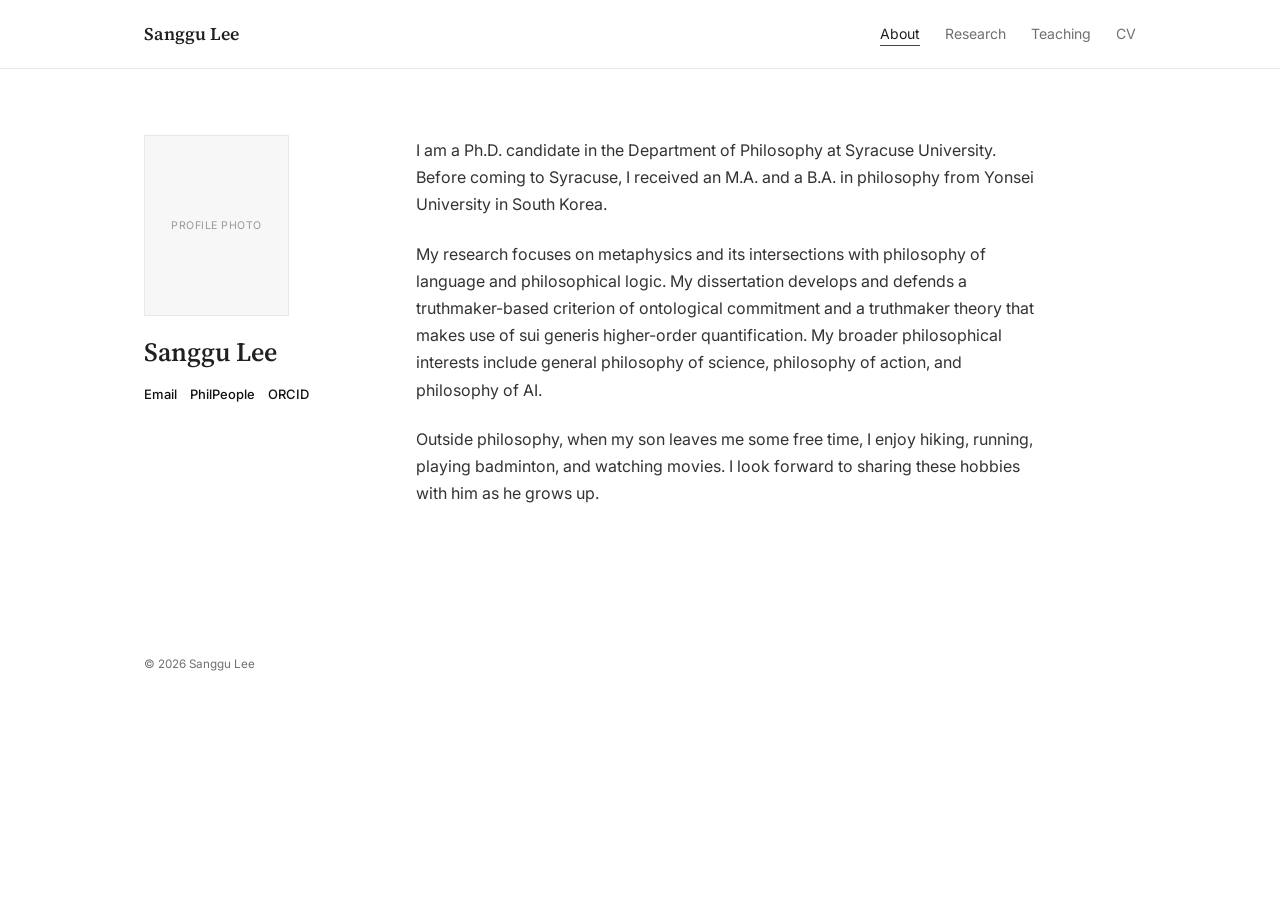
==== index.html @ 6877c0b0 "Update index.html" ====
<!DOCTYPE html>
<html lang="en">
<head>
  <meta charset="UTF-8">
  <meta name="viewport" content="width=device-width, initial-scale=1.0">

  <meta
    name="description"
    content="Academic website of Sanggu Lee, Ph.D. Candidate in Philosophy at Syracuse University."
  >

  <title>Sanggu Lee | Philosophy</title>

  <link rel="stylesheet" href="css/style.css?v=8">
</head>

<body>
  <header class="site-header">
    <div class="nav-container">
      <a class="site-name" href="index.html">Sanggu Lee</a>

      <nav class="site-nav" aria-label="Main navigation">
        <a class="active" href="index.html">About</a>
        <a href="research.html">Research</a>
        <a href="teaching.html">Teaching</a>
        <a
          href="files/Sanggu-Lee-CV.pdf"
          target="_blank"
          rel="noopener"
        >
          CV
        </a>
      </nav>
    </div>
  </header>

  <main class="about-layout">

    <aside class="profile-column">

      <div
        class="profile-photo placeholder-photo"
        role="img"
        aria-label="Profile photo placeholder"
      >
        <span>Profile Photo</span>
      </div>

      <div class="profile-identity">
        <h1>Sanggu Lee</h1>
      </div>

<div class="profile-links" aria-label="Professional links">
  <a href="mailto:sanggu.lee.phil@gmail.com">
    Email
  </a>

  <a
    href="https://philpeople.org/profiles/sanggu-lee"
    target="_blank"
    rel="noopener"
  >
    PhilPeople
  </a>

  <a
    href="https://orcid.org/0000-0002-8121-7994"
    target="_blank"
    rel="noopener"
  >
    ORCID
  </a>
</div>

</aside>

<section class="content-column">
      <div class="intro-copy">

        <p>
          I am a Ph.D. candidate in the Department of Philosophy at
          Syracuse University. Before coming to Syracuse, I received an M.A. and a B.A. in
          philosophy from Yonsei University in South Korea.
        </p>

        <p>
          My research focuses on metaphysics and its intersections with philosophy of language and philosophical logic.
          My dissertation develops and defends a truthmaker-based criterion of ontological commitment
          and a truthmaker theory that makes use of sui generis higher-order quantification.
          My broader philosophical interests include general philosophy of science, philosophy of action, and philosophy of AI.
        </p>

          <p>
         Outside philosophy, when my son leaves me some free time, I enjoy hiking, running, playing badminton, 
            and watching movies. I look forward to sharing these hobbies with him as he grows up.
        </p>

      </div>
    </section>

  </main>

  <footer class="site-footer">
    <p>© 2026 Sanggu Lee</p>
  </footer>

</body>
</html>
---- css/style.css ----
@import url(
  "https://fonts.googleapis.com/css2?family=Inter:wght@400;500;600&family=Source+Serif+4:opsz,wght@8..60,500;8..60,600&display=swap"
);

:root {
  --background: #ffffff;
  --text: #202020;
  --muted: #707070;
  --light-muted: #8a8a8a;
  --line: #e8e8e8;
  --accent: #444444;
  --max-width: 1040px;
}

* {
  box-sizing: border-box;
}

html,
body {
  background: var(--background);
}

body {
  margin: 0;
  color: var(--text);
  font-family: "Inter", Arial, sans-serif;
  font-size: 15px;
  line-height: 1.7;
}

a {
  color: inherit;
}

/* Header */

.site-header {
  background: var(--background);
  border-bottom: 1px solid var(--line);
}

.nav-container {
  max-width: var(--max-width);
  min-height: 68px;
  margin: 0 auto;
  padding: 0 24px;

  display: flex;
  align-items: center;
  justify-content: space-between;
  gap: 28px;
}

.site-name {
  font-family: "Source Serif 4", Georgia, serif;
  font-size: 1.12rem;
  font-weight: 600;
  text-decoration: none;
}

.site-nav {
  display: flex;
  gap: 25px;
}

.site-nav a {
  color: var(--muted);
  font-size: 0.88rem;
  text-decoration: none;
}

.site-nav a:hover,
.site-nav a.active {
  color: var(--text);
}

.site-nav a.active {
  text-decoration: underline;
  text-decoration-color: var(--accent);
  text-underline-offset: 6px;
}

/* About page layout */

.about-layout {
  max-width: var(--max-width);
  margin: 0 auto;
  padding: 66px 24px 94px;

  display: grid;
  grid-template-columns: 190px minmax(0, 1fr);
  gap: 82px;
}

/* Profile column */

.profile-column {
  width: 190px;
  align-self: start;
}

.profile-photo {
  width: 145px;
  height: 181px;
  margin: 0 0 21px;
  object-fit: cover;
}

.placeholder-photo {
  display: grid;
  place-items: center;

  background: #f7f7f7;
  border: 1px solid var(--line);

  color: #999999;
  font-size: 0.66rem;
  letter-spacing: 0.05em;
  text-transform: uppercase;
}

.profile-identity h1 {
  margin: 0;

  font-family: "Source Serif 4", Georgia, serif;
  font-size: 1.65rem;
  font-weight: 600;
  line-height: 1.2;
}

/* Professional links */

.profile-links {
  margin: 14px 0 27px;

  display: flex;
  flex-wrap: wrap;
  gap: 5px 13px;
}

.profile-links a {
  color: #111111;
  font-size: 0.81rem;
  font-weight: 500;
  text-decoration: none;
}

.profile-links a:hover {
  text-decoration: underline;
  text-underline-offset: 3px;
}

/* Main introduction */

.content-column {
  max-width: 620px;
  padding-top: 2px;
}

.intro-copy {
  color: #333333;
  font-size: 1rem;
}

.intro-copy p {
  margin: 0 0 22px;
}

/* Shared pages */

.standard-page {
  max-width: 800px;
  min-height: 75vh;
  margin: 0 auto;
  padding: 68px 24px 98px;
}

.page-heading {
  max-width: 670px;
  margin-bottom: 42px;
}

.page-heading h1 {
  margin: 0;
  padding: 0;
  position: relative;
  left: -2px;

  font-family: "Source Serif 4", Georgia, serif;
  font-size: 2.45rem;
  font-weight: 600;
  line-height: 1.2;
}

/* Research and teaching */

.research-section,
.teaching-section {
  margin-top: 48px;
}

.research-section > h2,
.teaching-section > h2 {
  margin: 0 0 7px;
  padding-bottom: 9px;
  border-bottom: 1px solid var(--line);

  font-family: "Source Serif 4", Georgia, serif;
  font-size: 1.3rem;
  font-weight: 600;
}

.research-entry,
.paper-entry,
.course-entry,
.work-entry {
  padding: 15px 0;
  border-bottom: 1px solid var(--line);
}

.entry-meta {
  margin: 0 0 1px;

  color: var(--muted);
  font-size: 0.72rem;
  letter-spacing: 0.05em;
  text-transform: uppercase;
}

.research-entry h3,
.paper-entry h3,
.course-entry h3,
.work-entry h3 {
  margin: 0 0 3px;

  font-family: "Source Serif 4", Georgia, serif;
  font-size: 1.08rem;
  font-weight: 600;
  line-height: 1.45;
}

.paper-entry h3 a {
  text-decoration: none;
}

.paper-entry h3 a:hover {
  color: var(--accent);
  text-decoration: underline;
  text-underline-offset: 4px;
}

.research-entry p:last-child,
.course-entry p:last-child {
  margin: 0;
  color: var(--muted);
}

/* Works in Progress */

.work-status {
  margin: 0;
  color: var(--muted);
  font-size: 0.78rem;
  line-height: 1.4;
}

.works-section .work-entry:last-child {
  border-bottom: none;
}

/* Paper publication information */

.paper-meta-line {
  display: flex;
  align-items: baseline;
  gap: 7px;
  margin-top: 2px;
}

.meta-separator,
.publication-info {
  color: var(--muted);
  font-size: 0.82rem;
  line-height: 1.4;
}

.publication-info em {
  font-style: italic;
}

/* Abstract toggle */

.abstract-toggle {
  padding: 0;

  background: transparent;
  border: 0;

  color: var(--accent);
  font: inherit;
  font-size: 0.82rem;

  cursor: pointer;
}

.abstract-toggle:hover {
  text-decoration: underline;
  text-underline-offset: 3px;
}

.toggle-symbol {
  display: inline-block;
  margin-right: 4px;
  transition: transform 150ms ease;
}

.abstract-toggle[aria-expanded="true"] .toggle-symbol {
  transform: rotate(90deg);
}

.abstract-panel {
  margin-top: 13px;
  padding-left: 15px;

  border-left: 2px solid var(--line);

  color: #404040;
}

.abstract-panel p {
  margin: 0;
}

/* Footer */

.site-footer {
  max-width: var(--max-width);
  margin: 0 auto;
  padding: 20px 24px 36px;

  color: var(--muted);
  font-size: 0.73rem;
}

/* Tablet and mobile */

@media (max-width: 720px) {
  .nav-container {
    padding-top: 17px;
    padding-bottom: 15px;

    align-items: flex-start;
    flex-direction: column;
    gap: 11px;
  }

  .site-nav {
    width: 100%;
    gap: 17px;
    overflow-x: auto;
  }

  .about-layout {
    padding-top: 44px;

    grid-template-columns: 1fr;
    gap: 28px;
  }

  .profile-column {
    width: auto;
    max-width: 310px;
  }

  .profile-photo {
    width: 140px;
    height: 175px;
  }

  .content-column {
    max-width: 620px;
    padding-top: 0;
  }
  
  .profile-links {
  margin-bottom: 0;
}
}

@media (max-width: 480px) {
  .nav-container,
  .about-layout,
  .standard-page,
  .site-footer {
    padding-left: 18px;
    padding-right: 18px;
  }

  .site-nav a {
    white-space: nowrap;
  }

  .standard-page {
    padding-top: 48px;
  }
}
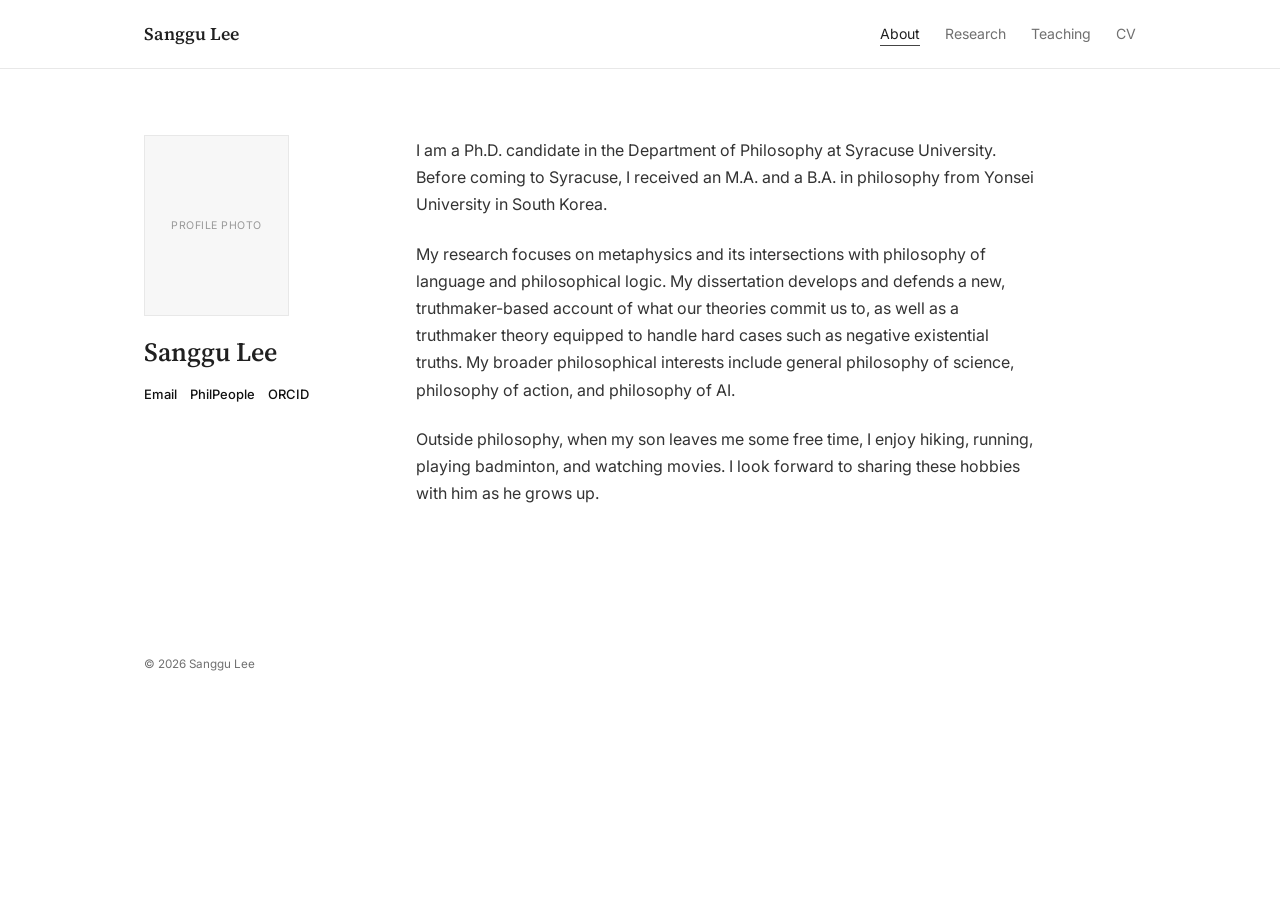
==== commit 1af76594: "Update index.html" ====
--- a/index.html
+++ b/index.html
@@ -85,8 +85,8 @@
 
         <p>
           My research focuses on metaphysics and its intersections with philosophy of language and philosophical logic.
-          My dissertation develops and defends a truthmaker-based criterion of ontological commitment
-          and a truthmaker theory that makes use of sui generis higher-order quantification.
+          My dissertation develops and defends a new, truthmaker-based account of what our theories commit us to, 
+          as well as a truthmaker theory equipped to handle hard cases such as negative existential truths.
           My broader philosophical interests include general philosophy of science, philosophy of action, and philosophy of AI.
         </p>
 
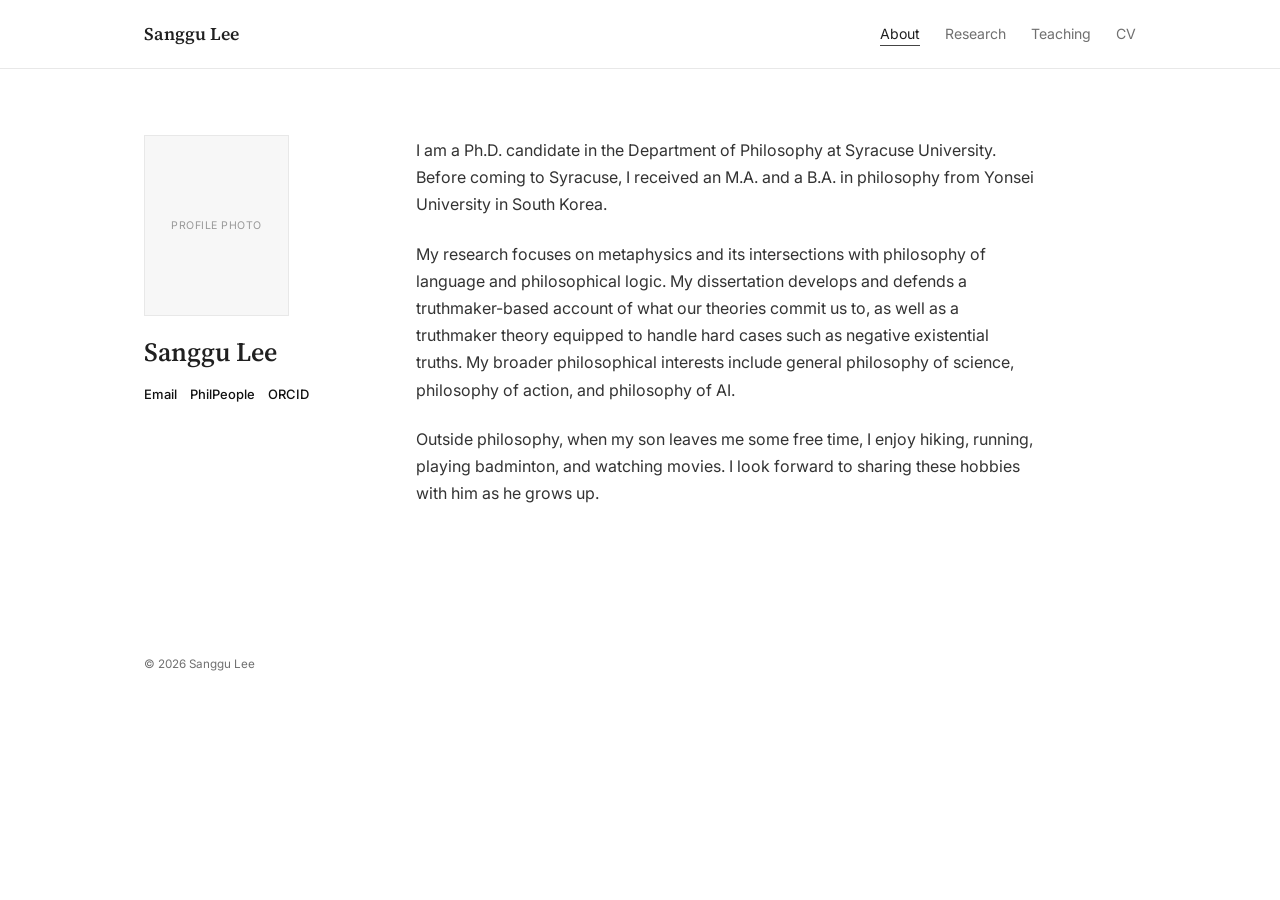
==== commit c0b7903a: "Update index.html" ====
--- a/index.html
+++ b/index.html
@@ -85,7 +85,7 @@
 
         <p>
           My research focuses on metaphysics and its intersections with philosophy of language and philosophical logic.
-          My dissertation develops and defends a new, truthmaker-based account of what our theories commit us to, 
+          My dissertation develops and defends a truthmaker-based account of what our theories commit us to, 
           as well as a truthmaker theory equipped to handle hard cases such as negative existential truths.
           My broader philosophical interests include general philosophy of science, philosophy of action, and philosophy of AI.
         </p>
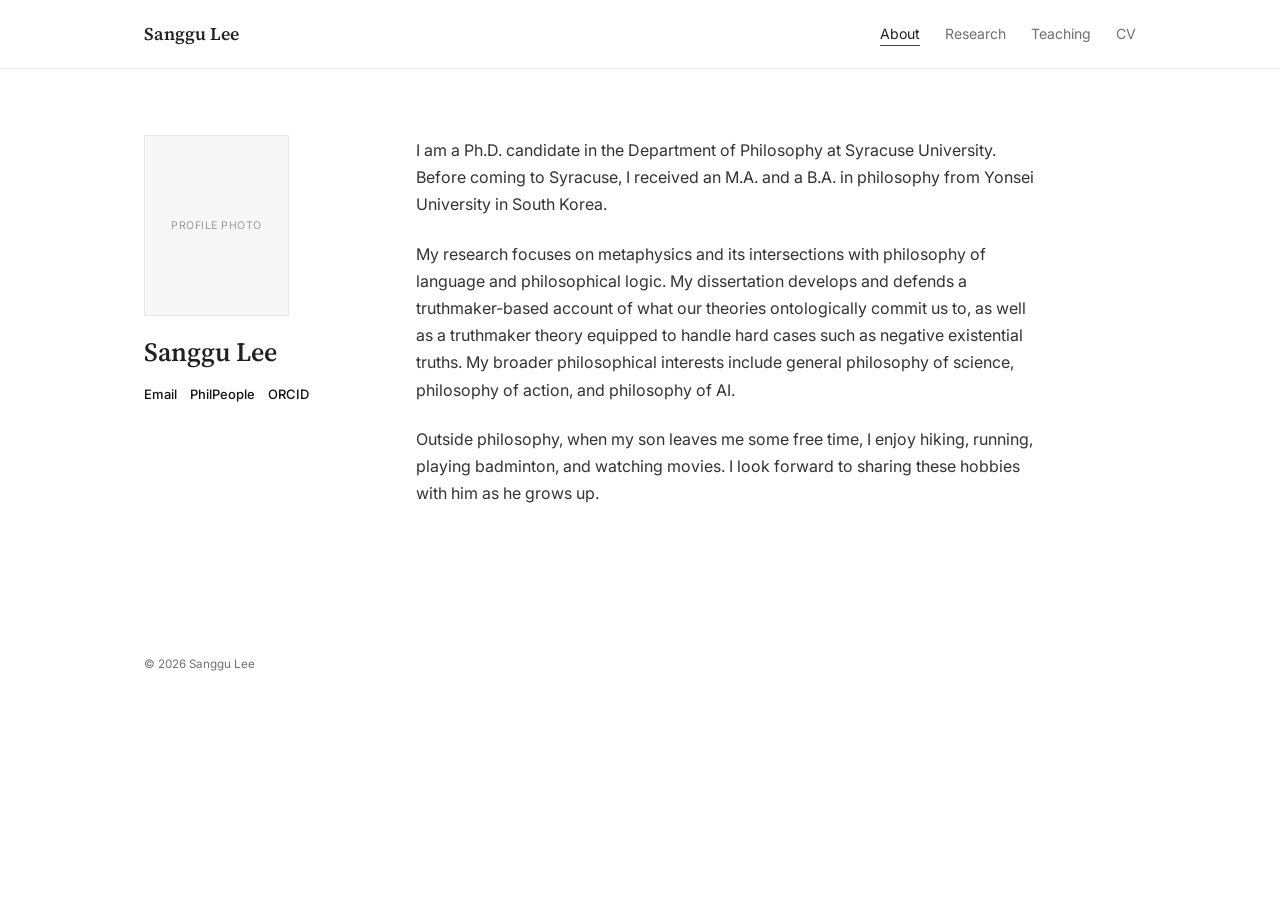
==== commit 1694416d: "Update index.html" ====
--- a/index.html
+++ b/index.html
@@ -85,7 +85,7 @@
 
         <p>
           My research focuses on metaphysics and its intersections with philosophy of language and philosophical logic.
-          My dissertation develops and defends a truthmaker-based account of what our theories commit us to, 
+          My dissertation develops and defends a truthmaker-based account of what our theories ontologically commit us to, 
           as well as a truthmaker theory equipped to handle hard cases such as negative existential truths.
           My broader philosophical interests include general philosophy of science, philosophy of action, and philosophy of AI.
         </p>
--- a/css/style.css
+++ b/css/style.css
@@ -250,8 +250,8 @@
   text-underline-offset: 4px;
 }
 
-.research-entry p:last-child,
-.course-entry p:last-child {
+.research-entry > p:last-child,
+.course-entry > p:last-child {
   margin: 0;
   color: var(--muted);
 }
@@ -324,12 +324,15 @@
   padding-left: 15px;
 
   border-left: 2px solid var(--line);
-
-  color: #404040;
 }
 
 .abstract-panel p {
   margin: 0;
+  color: var(--muted);
+  font-family: "Inter", Arial, sans-serif;
+  font-size: 1rem;
+  font-weight: 400;
+  line-height: 1.7;
 }
 
 /* Footer */
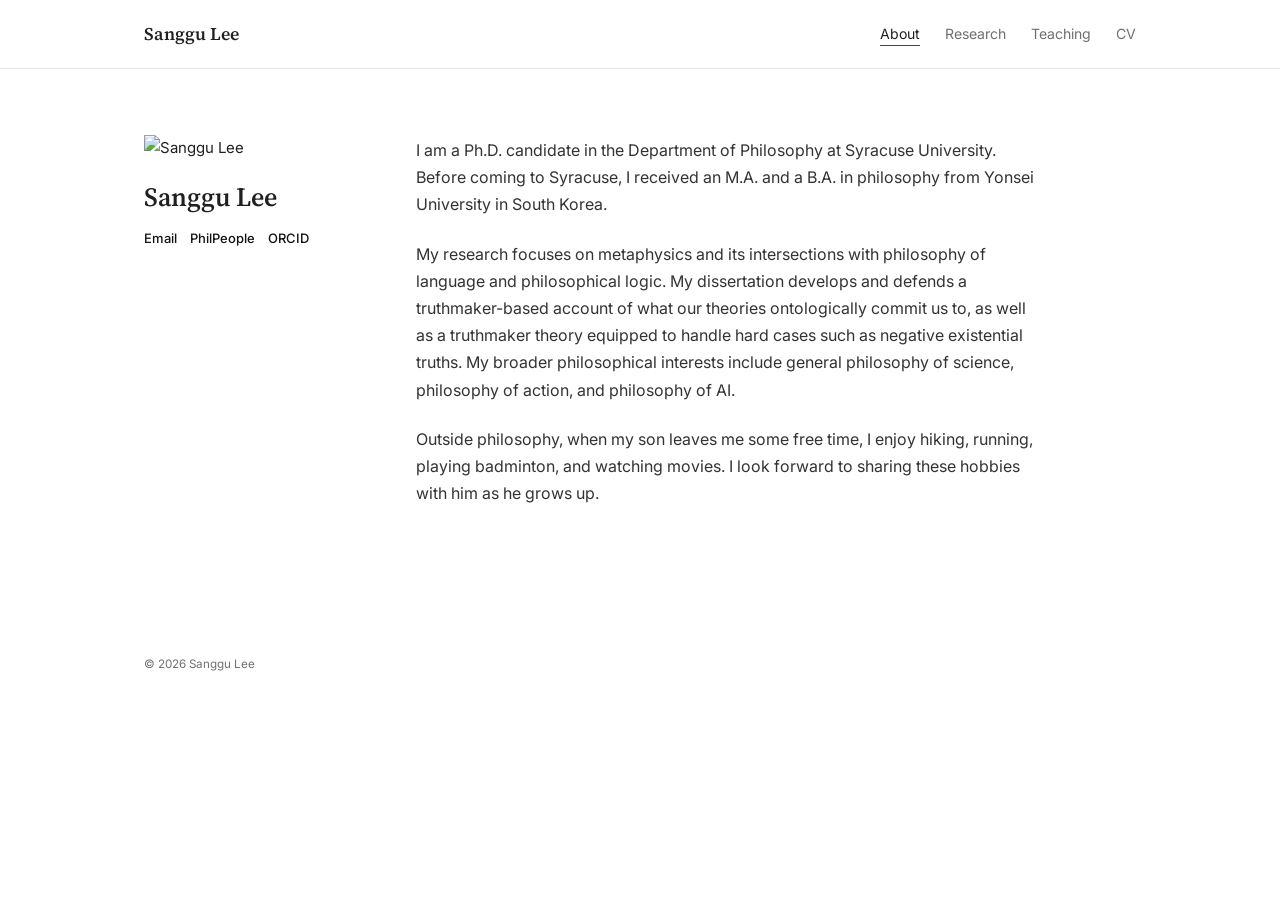
==== commit 400bf3c1: "Update index.html" ====
--- a/index.html
+++ b/index.html
@@ -38,13 +38,11 @@
 
     <aside class="profile-column">
 
-      <div
-        class="profile-photo placeholder-photo"
-        role="img"
-        aria-label="Profile photo placeholder"
-      >
-        <span>Profile Photo</span>
-      </div>
+     <img
+  class="profile-photo"
+  src="images/sanggu-lee.jpg"
+  alt="Sanggu Lee"
+>
 
       <div class="profile-identity">
         <h1>Sanggu Lee</h1>
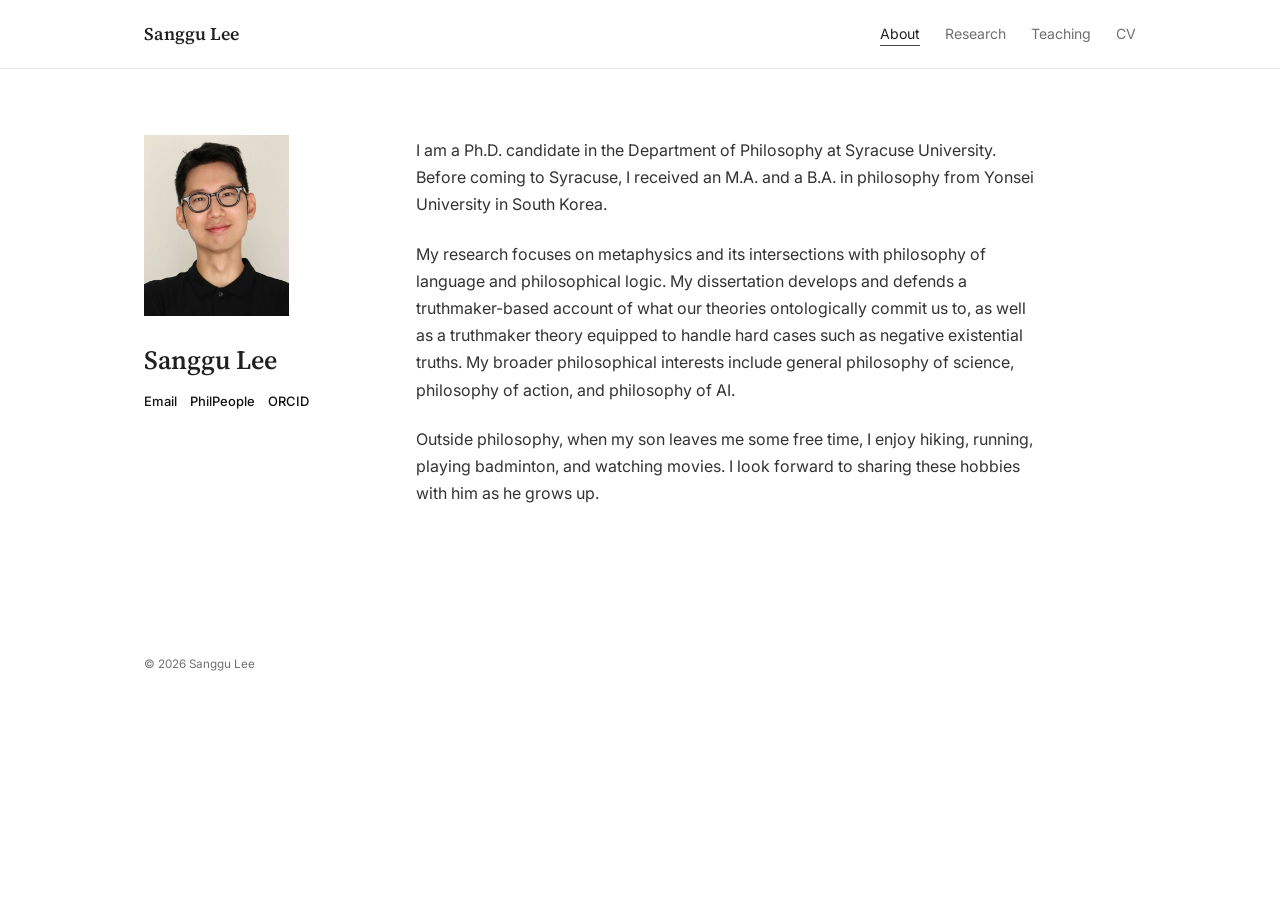
==== commit 9b33583c: "Update index.html" ====
--- a/index.html
+++ b/index.html
@@ -40,7 +40,7 @@
 
      <img
   class="profile-photo"
-  src="images/sanggu-lee.jpg"
+ src="sanggu-lee.jpg"
   alt="Sanggu Lee"
 >
 
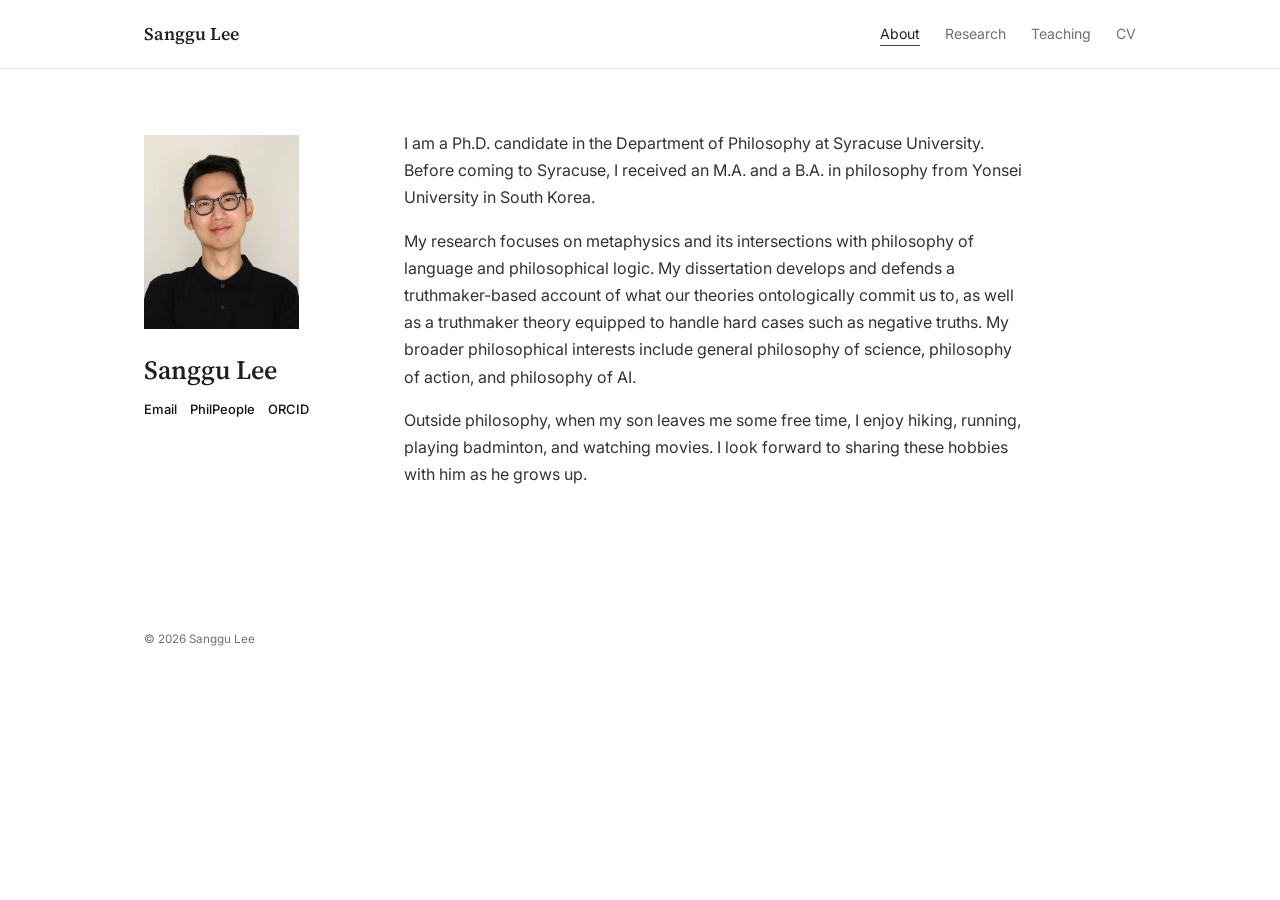
==== commit 98261d09: "Update index.html" ====
--- a/index.html
+++ b/index.html
@@ -84,7 +84,7 @@
         <p>
           My research focuses on metaphysics and its intersections with philosophy of language and philosophical logic.
           My dissertation develops and defends a truthmaker-based account of what our theories ontologically commit us to, 
-          as well as a truthmaker theory equipped to handle hard cases such as negative existential truths.
+          as well as a truthmaker theory equipped to handle hard cases such as negative truths.
           My broader philosophical interests include general philosophy of science, philosophy of action, and philosophy of AI.
         </p>
 
--- a/css/style.css
+++ b/css/style.css
@@ -90,7 +90,7 @@
 
   display: grid;
   grid-template-columns: 190px minmax(0, 1fr);
-  gap: 82px;
+  gap: 70px;
 }
 
 /* Profile column */
@@ -101,10 +101,11 @@
 }
 
 .profile-photo {
-  width: 145px;
-  height: 181px;
-  margin: 0 0 21px;
+  width: 155px;
+  height: 194px;
+  margin: 0 0 18px;
   object-fit: cover;
+  object-position: center 44%;
 }
 
 .placeholder-photo {
@@ -132,7 +133,7 @@
 /* Professional links */
 
 .profile-links {
-  margin: 14px 0 27px;
+  margin: 12px 0 27px;
 
   display: flex;
   flex-wrap: wrap;
@@ -155,7 +156,7 @@
 
 .content-column {
   max-width: 620px;
-  padding-top: 2px;
+  padding-top: 0;
 }
 
 .intro-copy {
@@ -163,8 +164,8 @@
   font-size: 1rem;
 }
 
-.intro-copy p {
-  margin: 0 0 22px;
+.intro-copy p:first-child {
+  margin-top: -5px;
 }
 
 /* Shared pages */
@@ -376,9 +377,10 @@
     max-width: 310px;
   }
 
-  .profile-photo {
-    width: 140px;
-    height: 175px;
+.profile-photo {
+    width: 148px;
+    height: 185px;
+    object-position: center 44%;
   }
 
   .content-column {
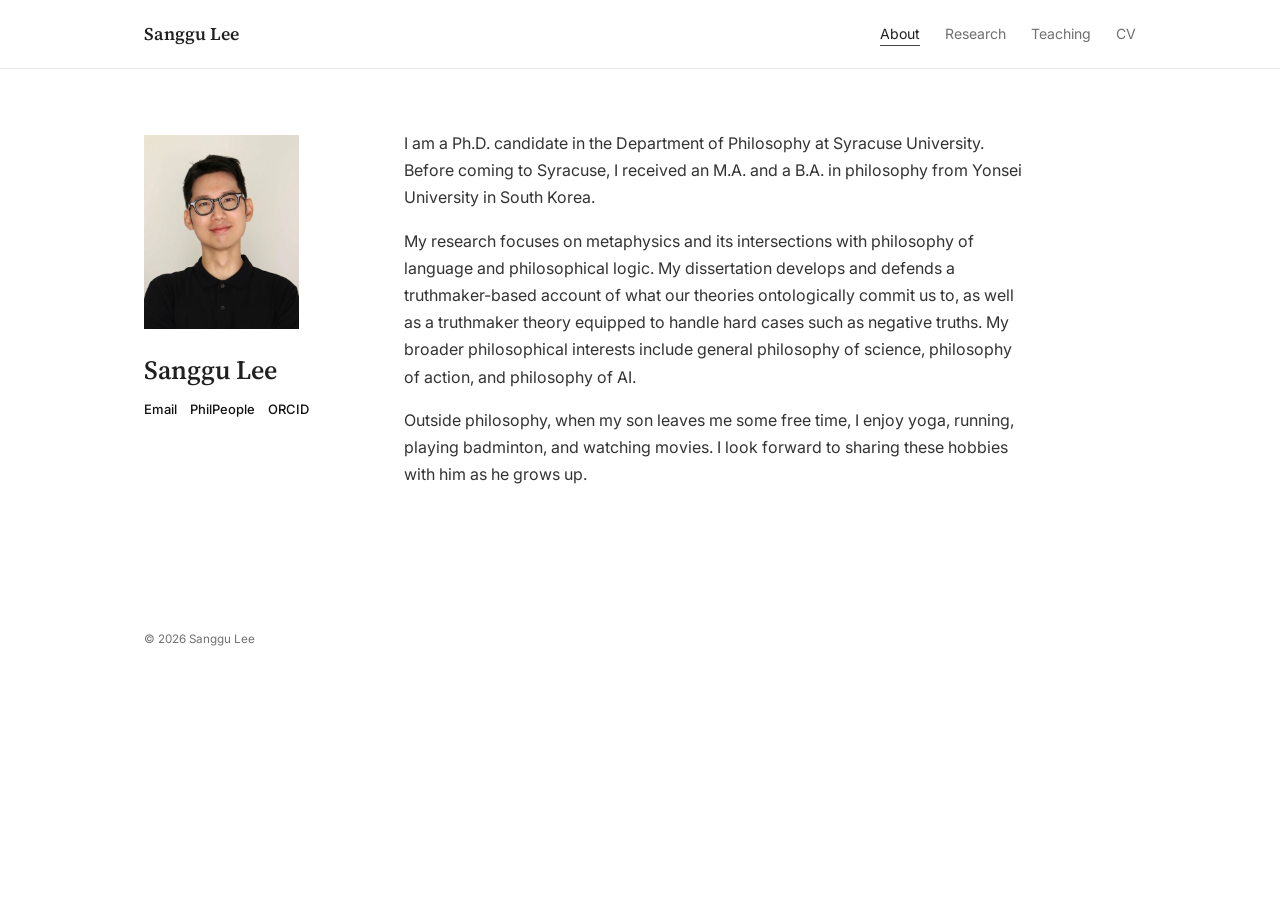
==== commit 390e7b56: "Update index.html" ====
--- a/index.html
+++ b/index.html
@@ -89,7 +89,7 @@
         </p>
 
           <p>
-         Outside philosophy, when my son leaves me some free time, I enjoy hiking, running, playing badminton, 
+         Outside philosophy, when my son leaves me some free time, I enjoy yoga, running, playing badminton, 
             and watching movies. I look forward to sharing these hobbies with him as he grows up.
         </p>
 
